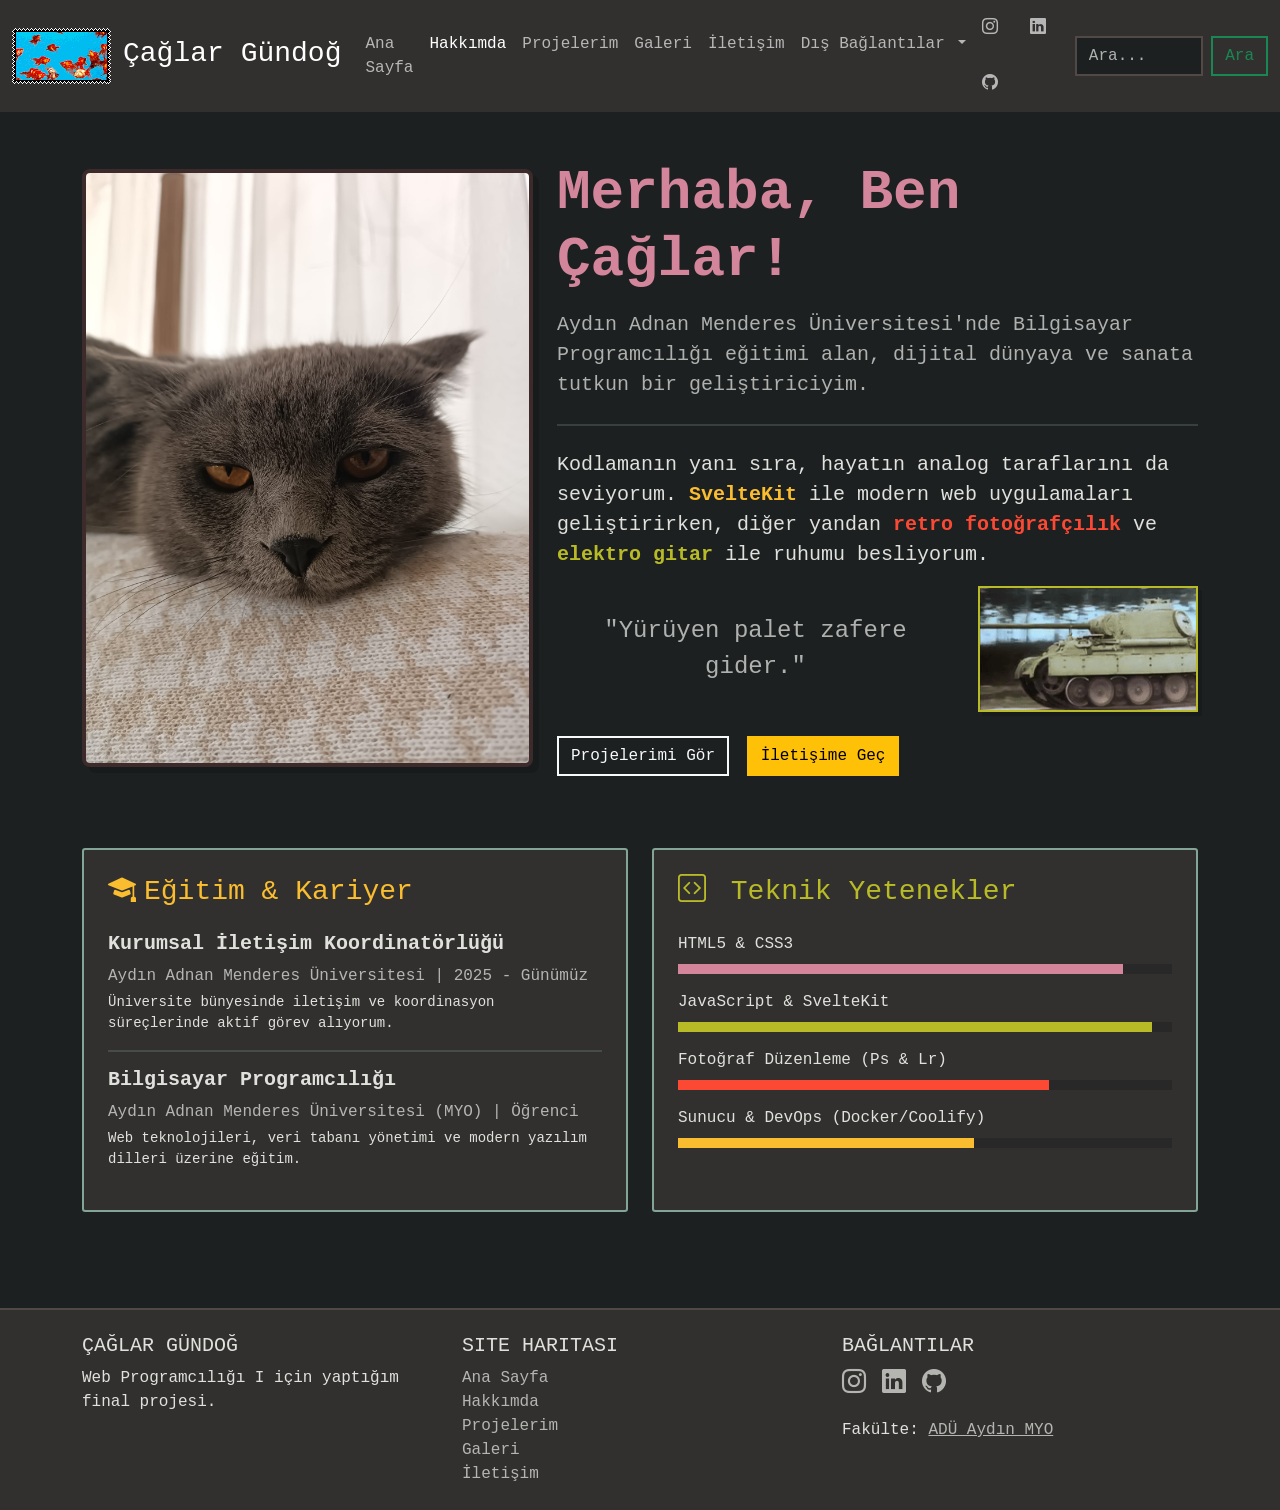
==== about/index.html @ 9288c56e "Add rel="noopener noreferrer" to external links for security improvements" ====
<!DOCTYPE html>
<html lang="en">
    <head>
        <meta charset="UTF-8" />
        <meta name="viewport" content="width=device-width, initial-scale=1.0" />
        <link
            rel="shortcut icon"
            href="../assets/favicon.ico"
            type="image/x-icon"
        />
        <title>Hakkımda | Çağlar Gündoğ | ADÜ</title>
        <meta
            name="description"
            content="Çağlar Gündoğ'un kişisel web sitesi. Hakkımda. Aydın Adnan Menderes Üniversitesi"
        />
        <!-- Google tag (gtag.js) -->
        <script
            async
            src="https://www.googletagmanager.com/gtag/js?id=G-KX4QXCPWEF"
        ></script>
        <script>
            window.dataLayer = window.dataLayer || [];
            function gtag() {
                dataLayer.push(arguments);
            }
            gtag('js', new Date());
            gtag('config', 'G-KX4QXCPWEF');
        </script>
        <link
            href="https://cdn.jsdelivr.net/npm/bootstrap@5.3.8/dist/css/bootstrap.min.css"
            rel="stylesheet"
            integrity="sha384-sRIl4kxILFvY47J16cr9ZwB07vP4J8+LH7qKQnuqkuIAvNWLzeN8tE5YBujZqJLB"
            crossorigin="anonymous"
        />
        <link rel="stylesheet" href="../css/main.css" />
    </head>
    <body data-bs-theme="dark">
        <!-- Navbar Start -->
        <nav class="navbar sticky-top navbar-expand-lg bg-body-tertiary">
            <div class="container-fluid">
                <a class="navbar-brand" href="/">
                    <img
                        src="../assets/animated/sea4.gif"
                        alt="Yüzen balıklar"
                    />
                    <span class="fs-3"> Çağlar Gündoğ </span>
                </a>
                <button
                    class="navbar-toggler"
                    type="button"
                    data-bs-toggle="collapse"
                    data-bs-target="#navbarScroll"
                    aria-controls="navbarScroll"
                    aria-expanded="false"
                    aria-label="Toggle navigation"
                >
                    <span class="navbar-toggler-icon"></span>
                </button>
                <div class="collapse navbar-collapse" id="navbarScroll">
                    <ul
                        class="navbar-nav me-auto my-2 my-lg-0 navbar-nav-scroll"
                        style="--bs-scroll-height: 100px"
                    >
                        <li class="nav-item">
                            <a class="nav-link" href="/"> Ana Sayfa </a>
                        </li>
                        <li class="nav-item">
                            <a class="nav-link active" href="/about">
                                Hakkımda
                            </a>
                        </li>
                        <li class="nav-item">
                            <a class="nav-link" href="/projects">
                                Projelerim
                            </a>
                        </li>
                        <li class="nav-item">
                            <a class="nav-link" href="/gallery"> Galeri </a>
                        </li>
                        <li class="nav-item">
                            <a class="nav-link" href="/contact"> İletişim </a>
                        </li>
                        <li class="nav-item dropdown">
                            <a
                                class="nav-link dropdown-toggle"
                                href="#"
                                role="button"
                                data-bs-toggle="dropdown"
                                aria-expanded="false"
                            >
                                Dış Bağlantılar
                            </a>
                            <ul class="dropdown-menu">
                                <li>
                                    <a
                                        class="dropdown-item"
                                        href="https://www.adu.edu.tr/"
                                        target="_blank"
                                        rel="noopener noreferrer"
                                    >
                                        ADÜ Resmi Websitesi
                                    </a>
                                </li>
                                <li>
                                    <a
                                        class="dropdown-item"
                                        href="https://getbootstrap.com/"
                                        target="_blank"
                                        rel="noopener noreferrer"
                                    >
                                        Bootstrap
                                    </a>
                                </li>
                                <li>
                                    <a
                                        class="dropdown-item"
                                        href="https://github.com/torvalds"
                                        target="_blank"
                                        rel="noopener noreferrer"
                                    >
                                        Torvalds
                                    </a>
                                </li>
                            </ul>
                        </li>
                    </ul>
                    <ul
                        class="navbar-nav flex-row flex-wrap ms-md-auto gap-3 me-3 align-items-center"
                    >
                        <li class="nav-item">
                            <a
                                class="nav-link"
                                href="https://instagram.com"
                                target="_blank"
                                title="Instagram"
                            >
                                <i class="bi bi-instagram"></i>
                            </a>
                        </li>
                        <li class="nav-item">
                            <a
                                class="nav-link"
                                href="https://linkedin.com"
                                target="_blank"
                                title="LinkedIn"
                            >
                                <i class="bi bi-linkedin"></i>
                            </a>
                        </li>
                        <li class="nav-item">
                            <a
                                class="nav-link"
                                href="https://github.com"
                                target="_blank"
                                title="GitHub"
                            >
                                <i class="bi bi-github"></i>
                            </a>
                        </li>
                    </ul>
                    <form class="d-flex" role="search">
                        <input
                            class="form-control me-2"
                            type="search"
                            placeholder="Ara..."
                            aria-label="Search"
                        />
                        <button class="btn btn-outline-success" type="submit">
                            Ara
                        </button>
                    </form>
                </div>
            </div>
        </nav>
        <!-- Navbar End -->

        <main class="container py-5">
            <div class="row align-items-center mb-5 fade-in-left">
                <div class="col-lg-5 text-center mb-4 mb-lg-0">
                    <div class="position-relative d-inline-block">
                        <img
                            src="../assets/dumon1.jpg"
                            alt="Ben"
                            class="img-fluid img-style-cozy shadow-lg"
                            style="max-width: 100%; height: auto"
                        />
                    </div>
                </div>

                <div class="col-lg-7">
                    <h1 class="display-4 fw-bold text-warning mb-3">
                        Merhaba, Ben Çağlar!
                    </h1>
                    <p class="lead text-body-secondary font-retro">
                        Aydın Adnan Menderes Üniversitesi'nde Bilgisayar
                        Programcılığı eğitimi alan, dijital dünyaya ve sanata
                        tutkun bir geliştiriciyim.
                    </p>
                    <hr class="my-4 text-secondary" />
                    <p class="fs-5">
                        Kodlamanın yanı sıra, hayatın analog taraflarını da
                        seviyorum.
                        <span class="text-info fw-bold">SvelteKit</span> ile
                        modern web uygulamaları geliştirirken, diğer yandan
                        <span class="text-danger fw-bold"
                            >retro fotoğrafçılık</span
                        >
                        ve
                        <span class="text-success fw-bold">elektro gitar</span>
                        ile ruhumu besliyorum.
                    </p>

                    <div class="d-flex align-items-center">
                        <p
                            class="mb-0 flex-grow-1 font-retro text-center text-muted fs-4 pe-4"
                        >
                            "Yürüyen palet zafere gider."
                        </p>

                        <div class="flex-shrink-0">
                            <img
                                src="../assets/animated/drive.gif"
                                alt="Pixel Tank"
                                class="img-fluid rounded border border-success shadow"
                                style="width: 220px; height: auto"
                            />
                        </div>
                    </div>

                    <div class="mt-4">
                        <a href="/projects" class="btn btn-outline-light me-2">
                            Projelerimi Gör
                        </a>
                        <a href="/contact" class="btn btn-warning">
                            İletişime Geç
                        </a>
                    </div>
                </div>
            </div>

            <div class="row g-4 mt-2">
                <div class="col-md-6">
                    <div
                        class="p-4 border border-secondary rounded-3 h-100 bg-body-tertiary"
                    >
                        <h3 class="mb-4 text-info">
                            <i class="bi bi-mortarboard-fill me-2"></i>Eğitim &
                            Kariyer
                        </h3>

                        <div class="timeline-item mb-3">
                            <h5 class="fw-bold">
                                Kurumsal İletişim Koordinatörlüğü
                            </h5>
                            <p class="text-muted mb-1">
                                Aydın Adnan Menderes Üniversitesi | 2025 -
                                Günümüz
                            </p>
                            <p class="small">
                                Üniversite bünyesinde iletişim ve koordinasyon
                                süreçlerinde aktif görev alıyorum.
                            </p>
                        </div>

                        <hr class="text-secondary" />

                        <div class="timeline-item">
                            <h5 class="fw-bold">Bilgisayar Programcılığı</h5>
                            <p class="text-muted mb-1">
                                Aydın Adnan Menderes Üniversitesi (MYO) |
                                Öğrenci
                            </p>
                            <p class="small">
                                Web teknolojileri, veri tabanı yönetimi ve
                                modern yazılım dilleri üzerine eğitim.
                            </p>
                        </div>
                    </div>
                </div>

                <div class="col-md-6">
                    <div
                        class="p-4 border border-secondary rounded-3 h-100 bg-body-tertiary"
                    >
                        <h3 class="mb-4 text-success">
                            <i class="bi bi-code-square me-2"></i>
                            Teknik Yetenekler
                        </h3>

                        <label class="form-label"> HTML5 & CSS3 </label>
                        <div
                            class="progress mb-3"
                            role="progressbar"
                            style="height: 10px"
                        >
                            <div
                                class="progress-bar bg-warning"
                                style="width: 90%"
                            ></div>
                        </div>

                        <label class="form-label">
                            JavaScript & SvelteKit
                        </label>
                        <div
                            class="progress mb-3"
                            role="progressbar"
                            style="height: 10px"
                        >
                            <div
                                class="progress-bar bg-success"
                                style="width: 96%"
                            ></div>
                        </div>

                        <label class="form-label">
                            Fotoğraf Düzenleme (Ps & Lr)
                        </label>
                        <div
                            class="progress mb-3"
                            role="progressbar"
                            style="height: 10px"
                        >
                            <div
                                class="progress-bar bg-danger"
                                style="width: 75%"
                            ></div>
                        </div>

                        <label class="form-label">
                            Sunucu & DevOps (Docker/Coolify)
                        </label>
                        <div
                            class="progress mb-3"
                            role="progressbar"
                            style="height: 10px"
                        >
                            <div
                                class="progress-bar bg-info"
                                style="width: 60%"
                            ></div>
                        </div>
                    </div>
                </div>
            </div>
        </main>

        <!-- Footer Start -->
        <footer
            class="bg-body-tertiary text-center text-lg-start mt-5 pt-4 pb-4 border-top"
        >
            <div class="container">
                <div class="row">
                    <div class="col-lg-4 col-md-6 mb-4 mb-md-0">
                        <h5 class="text-uppercase">Çağlar Gündoğ</h5>
                        <p>Web Programcılığı I için yaptığım final projesi.</p>
                    </div>

                    <div class="col-lg-4 col-md-6 mb-4 mb-md-0">
                        <h5 class="text-uppercase">Site Haritası</h5>
                        <ul class="list-unstyled mb-0">
                            <li>
                                <a
                                    href="/"
                                    class="hover-effect text-body-secondary text-decoration-none"
                                >
                                    Ana Sayfa
                                </a>
                            </li>
                            <li>
                                <a
                                    href="/about"
                                    class="hover-effect text-body-secondary text-decoration-none"
                                >
                                    Hakkımda
                                </a>
                            </li>
                            <li>
                                <a
                                    href="/projects"
                                    class="hover-effect text-body-secondary text-decoration-none"
                                >
                                    Projelerim
                                </a>
                            </li>
                            <li>
                                <a
                                    href="/gallery"
                                    class="hover-effect text-body-secondary text-decoration-none"
                                >
                                    Galeri
                                </a>
                            </li>
                            <li>
                                <a
                                    href="/contact"
                                    class="hover-effect text-body-secondary text-decoration-none"
                                >
                                    İletişim
                                </a>
                            </li>
                        </ul>
                    </div>

                    <div class="col-lg-4 col-md-12 mb-4 mb-md-0">
                        <h5 class="text-uppercase">Bağlantılar</h5>
                        <div
                            class="d-flex justify-content-center justify-content-lg-start gap-3"
                        >
                            <a
                                href="https://www.instagram.com"
                                class="social-icon-hover text-body-secondary fs-4"
                                ><i class="bi bi-instagram"></i
                            ></a>
                            <a
                                href="https://www.linkedin.com"
                                class="social-icon-hover text-body-secondary fs-4"
                                ><i class="bi bi-linkedin"></i
                            ></a>
                            <a
                                href="https://github.com"
                                class="social-icon-hover text-body-secondary fs-4"
                                ><i class="bi bi-github"></i
                            ></a>
                        </div>
                        <div class="mt-3">
                            Fakülte:
                            <a
                                class="hover-effect text-body-secondary"
                                href="https://myo.adu.edu.tr/aymes"
                                rel="noopener noreferrer"
                                target="_blank"
                            >
                                ADÜ Aydın MYO
                            </a>
                        </div>
                    </div>
                </div>
            </div>
        </footer>
        <!-- Footer End -->

        <script
            src="https://cdn.jsdelivr.net/npm/bootstrap@5.3.8/dist/js/bootstrap.bundle.min.js"
            integrity="sha384-FKyoEForCGlyvwx9Hj09JcYn3nv7wiPVlz7YYwJrWVcXK/BmnVDxM+D2scQbITxI"
            crossorigin="anonymous"
        ></script>
    </body>
</html>
---- css/main.css ----
@import url('https://cdn.jsdelivr.net/npm/bootstrap-icons@1.13.1/font/bootstrap-icons.min.css');
@import 'colors.css';

.carousel-slide-content {
    min-height: 500px;
    display: flex;
    align-items: center;
    justify-content: center;
    position: relative;
    background-position: center;
    padding: 3rem 0;
    overflow: hidden;
}

.slide-bg-cozy {
    background-image: url('../assets/winter.png');
    background-size: cover;
    color: #f0e6d2;
}

.slide-bg-hobbies {
    background-image: url('../assets/night.jpg');
    color: #f1faee;
}

.slide-bg-night {
    background-image: url('../assets/animated/starsbg.gif');
    background-color: #000;
    color: #fff;
}

.slide-overlay {
    position: absolute;
    top: 0;
    left: 0;
    width: 100%;
    height: 100%;
    background-color: rgba(0, 0, 0, 0.6);
    z-index: 1;
}

.slide-content-wrapper {
    position: relative;
    z-index: 2;
    width: 100%;
}

.carousel-control-prev,
.carousel-control-next {
    z-index: 10; 
}

.font-retro {
    font-family: 'Courier Prime', 'Courier New', monospace;
}

.text-shadow-soft {
    text-shadow: 2px 2px 4px rgba(0, 0, 0, 0.6);
}

.text-shadow-hard {
    text-shadow: 2px 2px 0px #000;
}

.text-shadow-neon {
    text-shadow: 0 0 15px rgba(255, 255, 255, 0.8), 0 0 30px #6f00ff;
}

.carousel-feature-img {
    max-width: 100%;
    width: 450px;
    height: 350px;
    object-fit: cover;
    transition: transform 0.3s ease;
}

.carousel-feature-img:hover {
    transform: scale(1.02);
}

.img-style-cozy {
    border: 4px solid #3d2b2b;
    border-radius: 0.5rem;
}

.img-style-circle {
    border: 5px solid #d62828;
    border-radius: 50%;
    box-shadow: 0 0 30px rgba(214, 40, 40, 0.4);
    width: 300px;
    height: 300px;
}

.img-style-neon {
    border-radius: 0.5rem;
    width: auto;
}

@media (max-width: 768px) {
    .carousel-slide-content {
        min-height: 750px;
        align-items: flex-start;
        padding-top: 4rem;
    }

    .carousel-feature-img {
        width: 280px;
        height: 280px;
        margin-top: 2rem;
        border-radius: 1rem;
    }

    .img-style-circle {
        width: 280px;
        height: 280px;
        border-radius: 50%;
    }
}

.nav-item:hover {
    border-bottom: 1px solid var(--bs-white);
}

.hover-effect {
    transition: all 0.3s ease;
}

.hover-effect:hover {
    color: var(--bs-primary) !important;
    padding-left: 5px;
}

.social-icon-hover {
    transition: transform 0.3s ease, color 0.3s ease;
}

.social-icon-hover:hover {
    color: var(--bs-pink) !important;
    transform: translateY(-5px) rotate(-5deg);
}

@keyframes fadeInLeft {
    from {
        opacity: 0;
        transform: translateX(-30px);
    }
    to {
        opacity: 1;
        transform: translateX(0);
    }
}

.fade-in-left {
    animation: fadeInLeft 1s ease-out forwards;
    opacity: 0;
}

.card-border-info {
    border-top: 4px solid var(--bs-info) !important;
}

.card-border-primary {
    border-top: 4px solid var(--bs-primary) !important;
}

.card-bordeer-danger {
    border-top: 4px solid var(--bs-danger) !important;
}

.card-border-success {
    border-top: 4px solid var(--bs-success) !important;
}

.card-border-purple {
    border-top: 4px solid var(--bs-purple) !important;
}

.card-border-warning {
    border-top: 4px solid var(--bs-warning) !important;
}
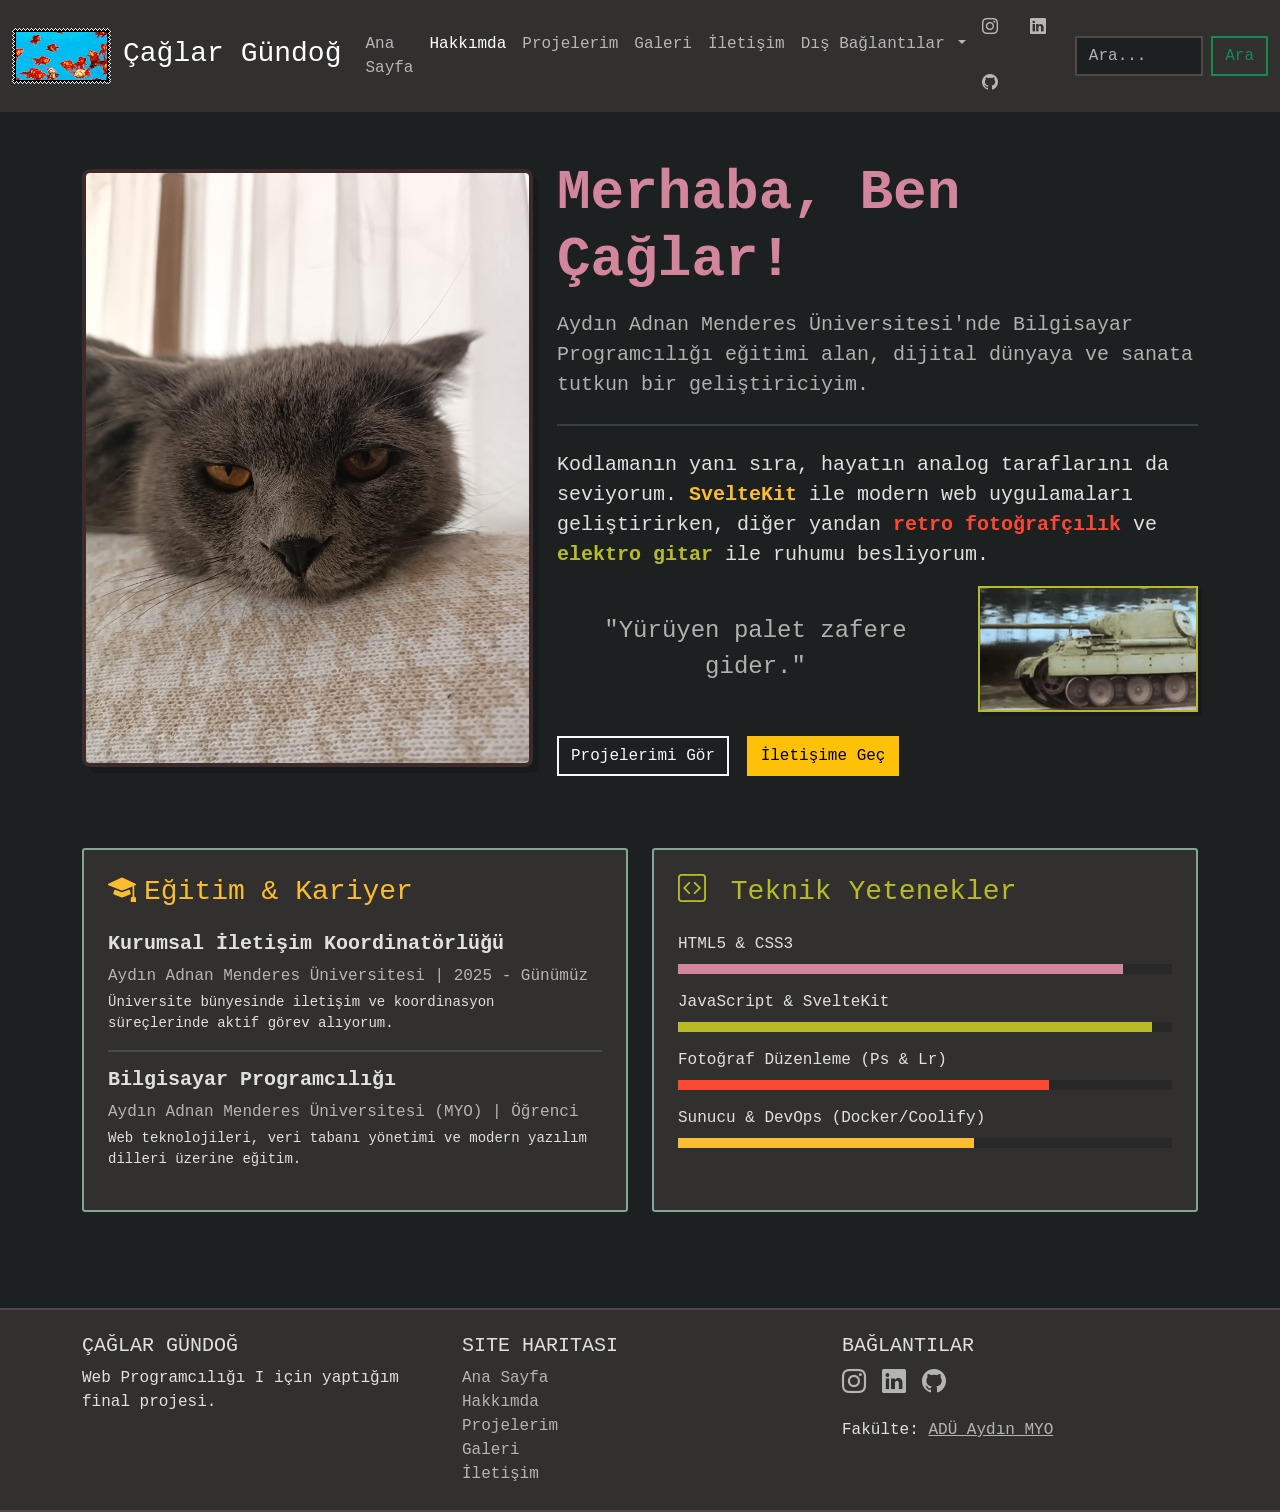
==== commit 5fb66b8e: "added border bottom to footer" ====
--- a/about/index.html
+++ b/about/index.html
@@ -347,7 +347,7 @@
 
         <!-- Footer Start -->
         <footer
-            class="bg-body-tertiary text-center text-lg-start mt-5 pt-4 pb-4 border-top"
+            class="bg-body-tertiary text-center text-lg-start mt-5 pt-4 pb-4 border-top border-bottom"
         >
             <div class="container">
                 <div class="row">
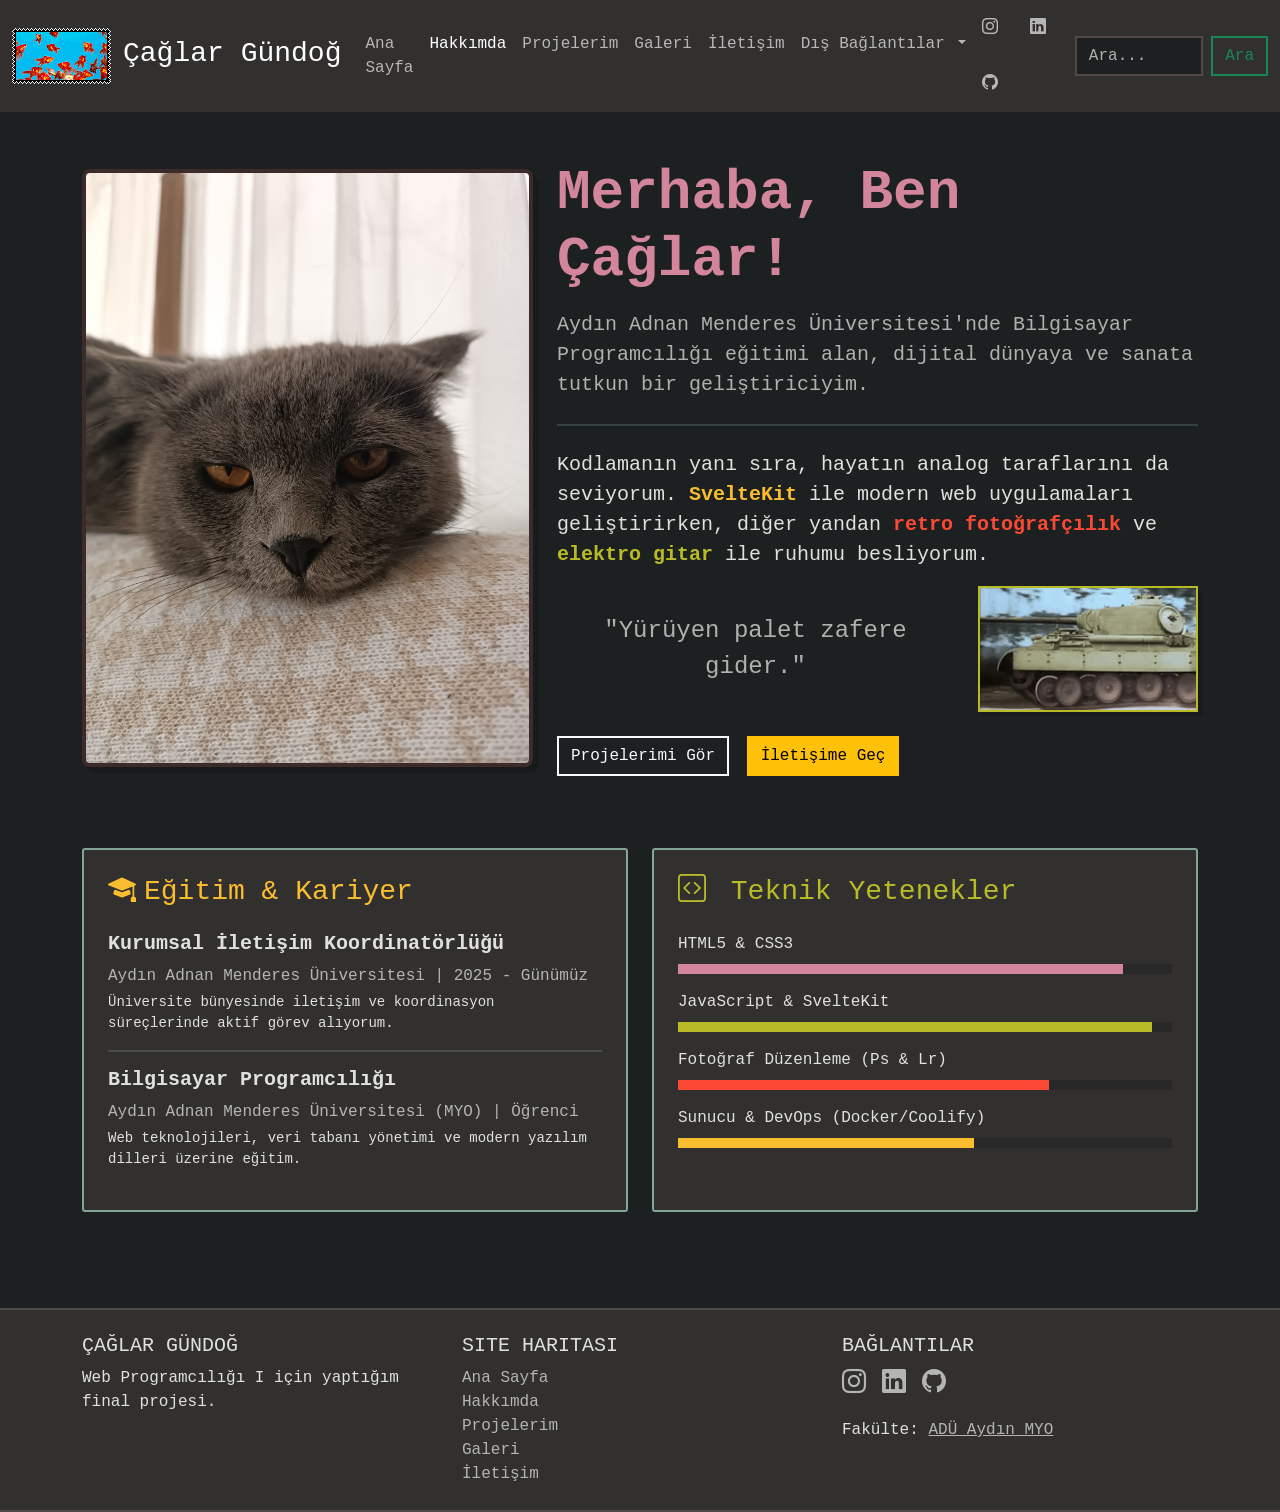
==== commit e8d79f98: "Add target="_blank" to social media links for improved user experience" ====
--- a/about/index.html
+++ b/about/index.html
@@ -410,16 +410,19 @@
                             <a
                                 href="https://www.instagram.com"
                                 class="social-icon-hover text-body-secondary fs-4"
+                                target="_blank"
                                 ><i class="bi bi-instagram"></i
                             ></a>
                             <a
                                 href="https://www.linkedin.com"
                                 class="social-icon-hover text-body-secondary fs-4"
+                                target="_blank"
                                 ><i class="bi bi-linkedin"></i
                             ></a>
                             <a
                                 href="https://github.com"
                                 class="social-icon-hover text-body-secondary fs-4"
+                                target="_blank"
                                 ><i class="bi bi-github"></i
                             ></a>
                         </div>
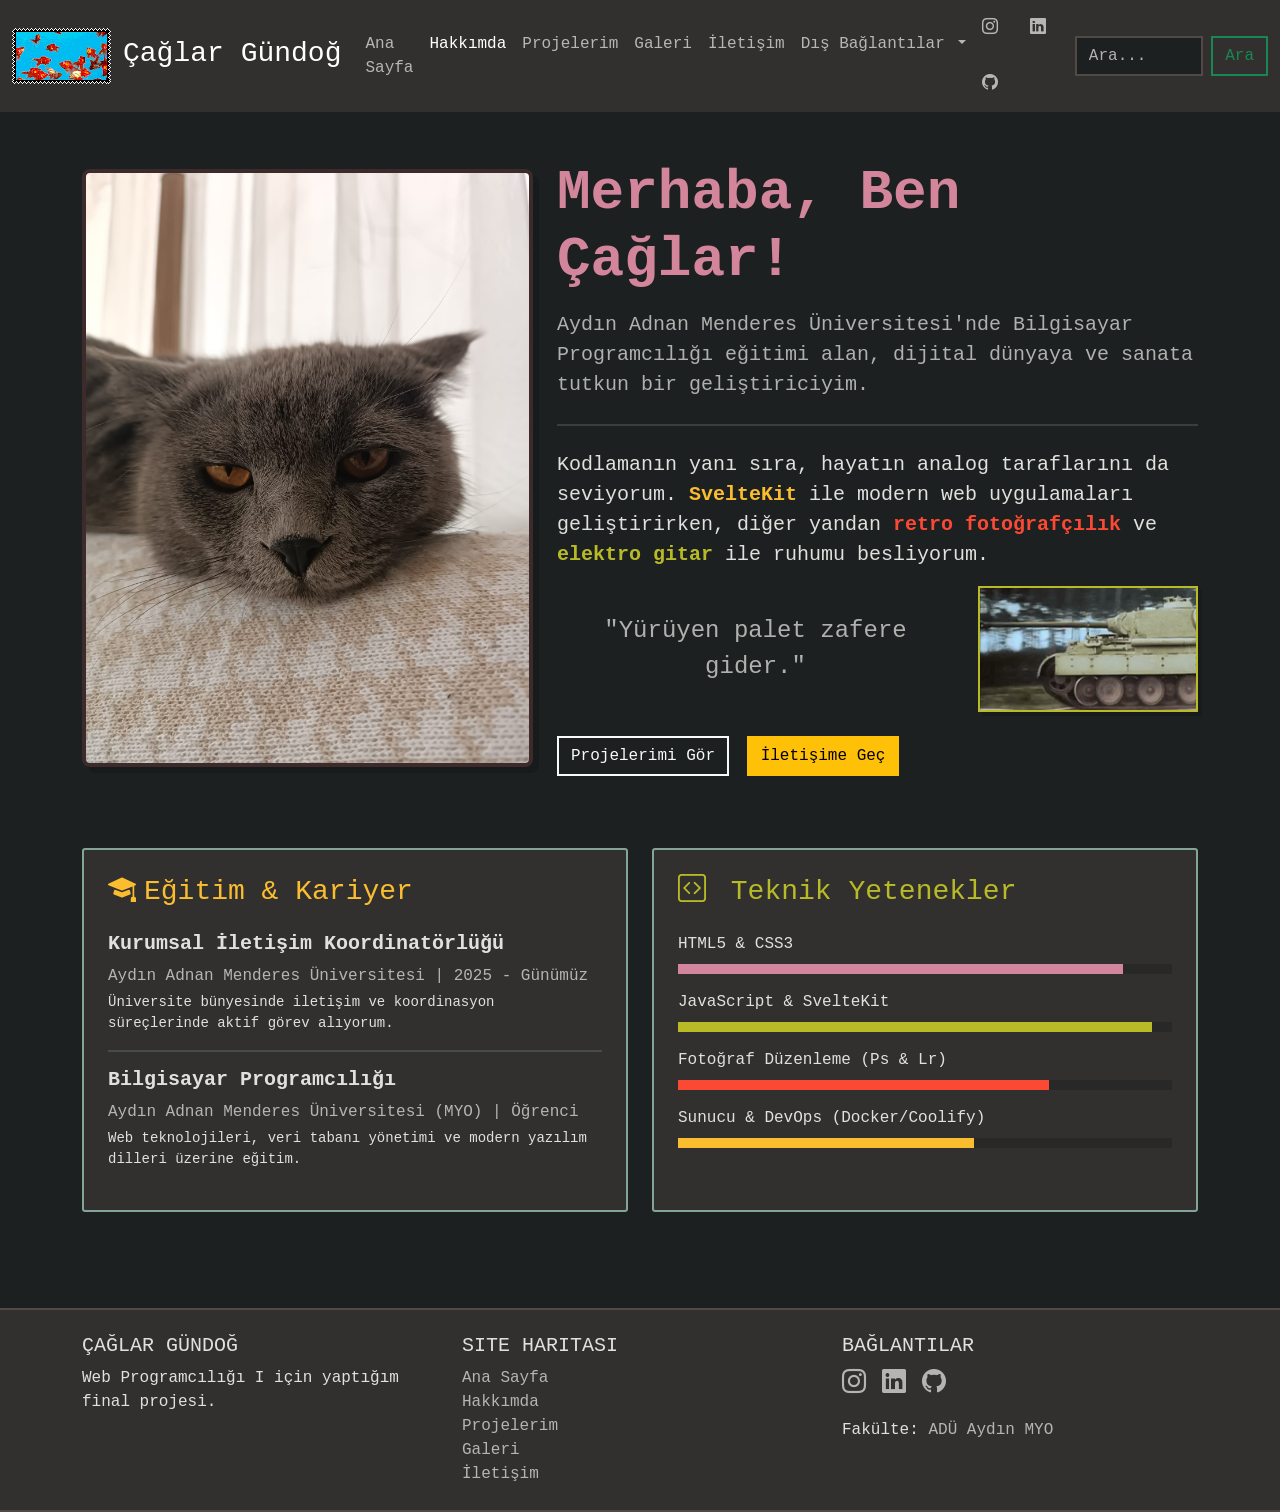
==== commit 5f2525e4: "Add text-decoration-none class to faculty links for consistent styling" ====
--- a/about/index.html
+++ b/about/index.html
@@ -429,7 +429,7 @@
                         <div class="mt-3">
                             Fakülte:
                             <a
-                                class="hover-effect text-body-secondary"
+                                class="hover-effect text-body-secondary text-decoration-none"
                                 href="https://myo.adu.edu.tr/aymes"
                                 rel="noopener noreferrer"
                                 target="_blank"
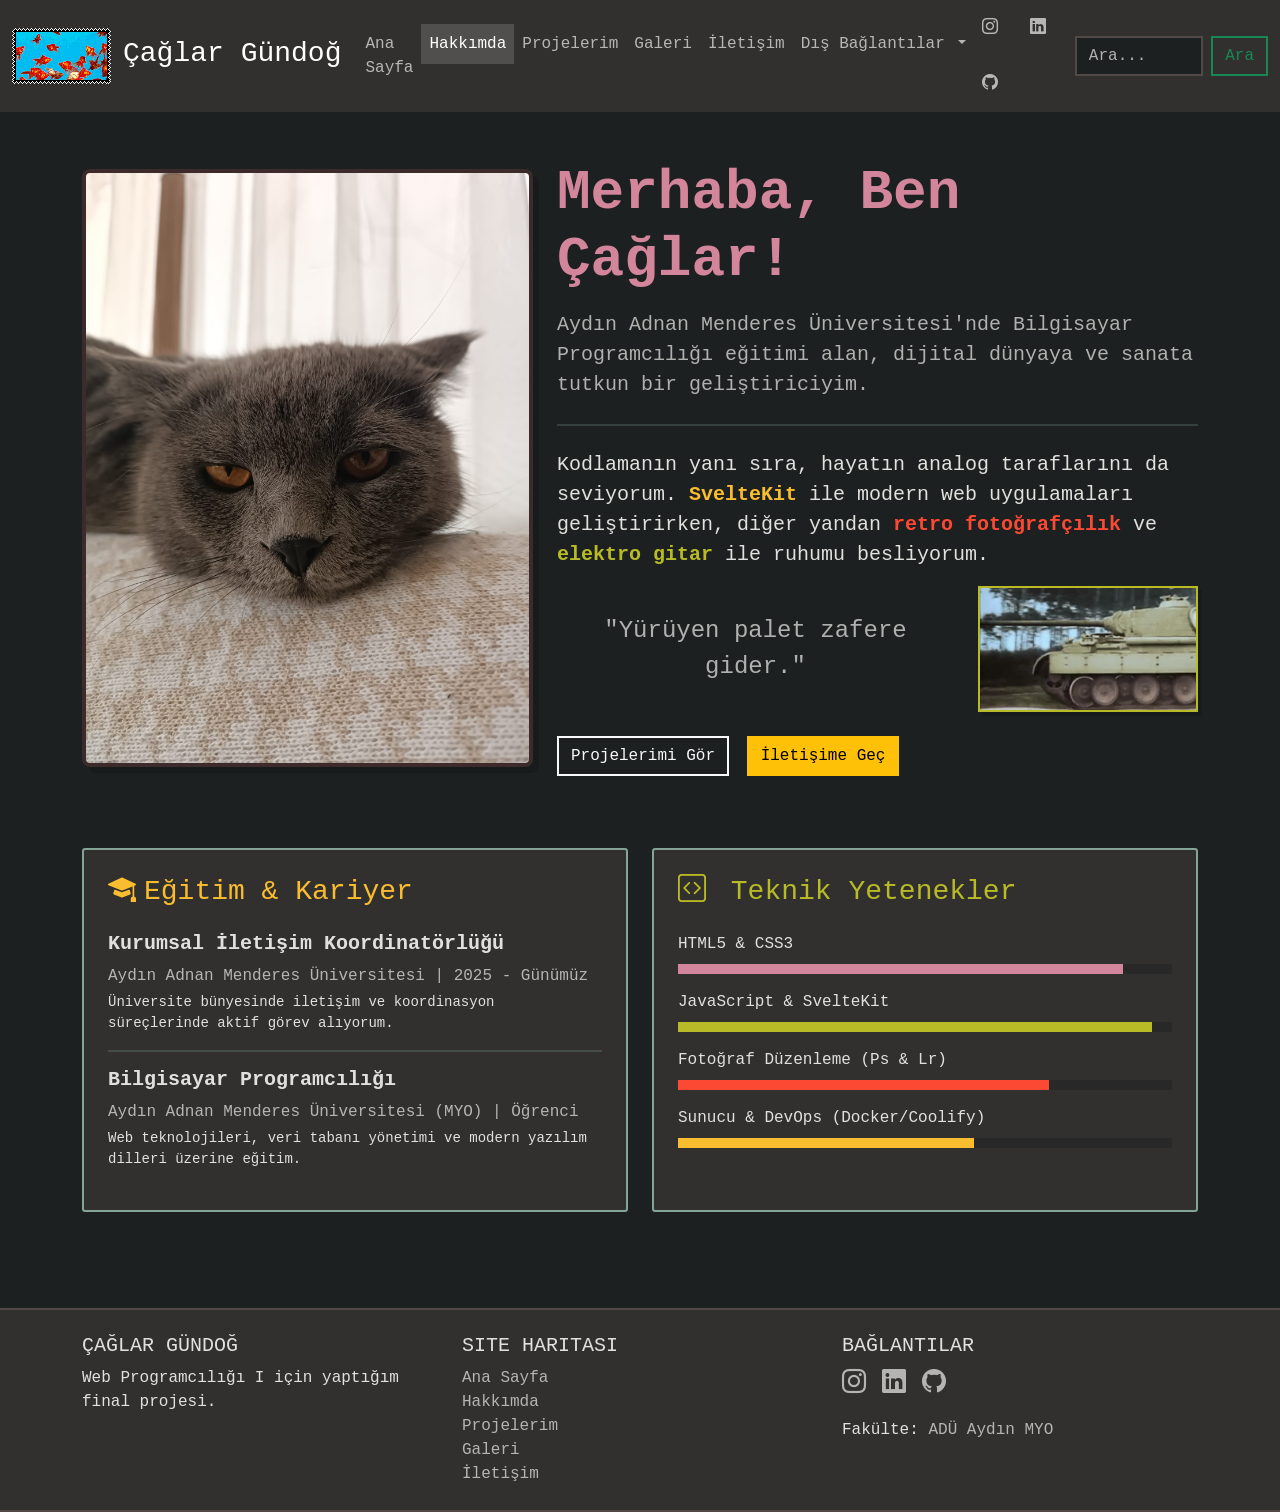
==== commit 3ac746bf: "Add new icon files for home and projects - Introduced a new home icon (home.ico) to enhance the user" ====
--- a/about/index.html
+++ b/about/index.html
@@ -5,7 +5,7 @@
         <meta name="viewport" content="width=device-width, initial-scale=1.0" />
         <link
             rel="shortcut icon"
-            href="../assets/favicon.ico"
+            href="../assets/icons/about.ico"
             type="image/x-icon"
         />
         <title>Hakkımda | Çağlar Gündoğ | ADÜ</title>
--- a/css/main.css
+++ b/css/main.css
@@ -121,6 +121,10 @@
     border-bottom: 1px solid var(--bs-white);
 }
 
+.active {
+    background-color: var(--bs-border-color-translucent);
+}
+
 .hover-effect {
     transition: all 0.3s ease;
 }
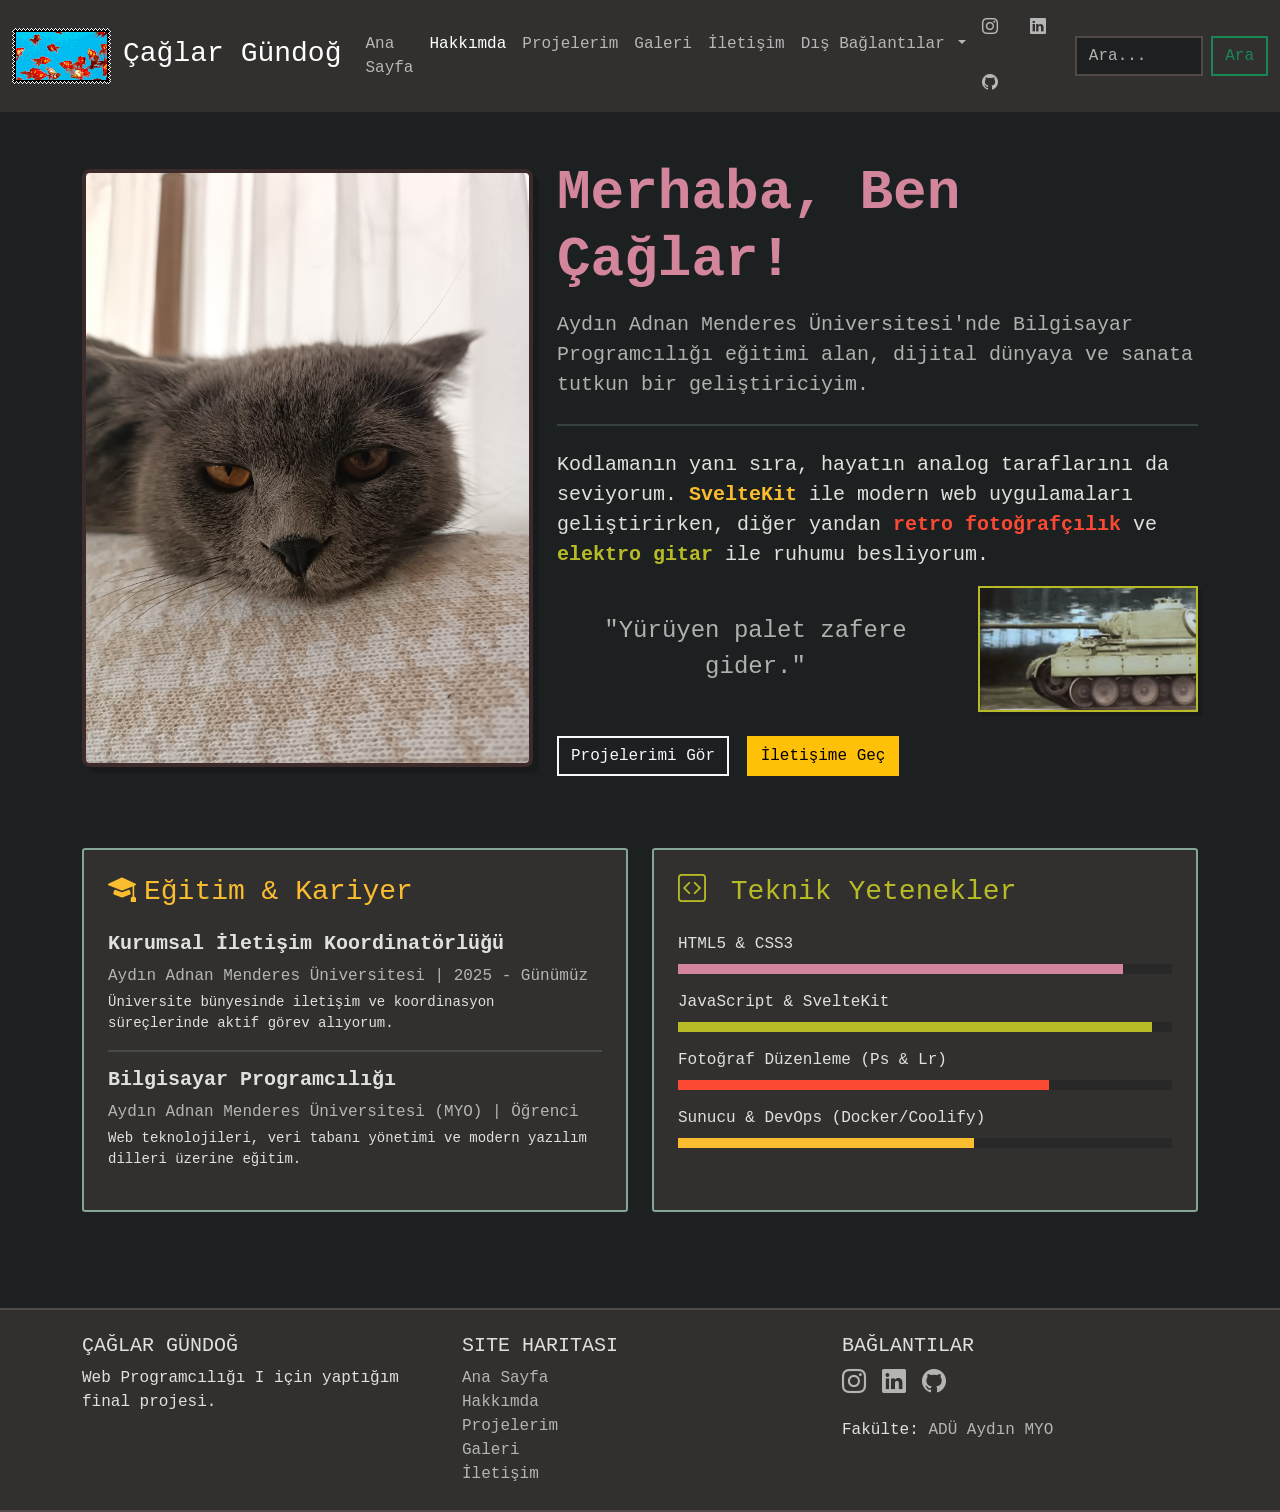
==== commit 693a418f: "Add new gallery page for apple images with responsive layout and modal functionality" ====
--- a/about/index.html
+++ b/about/index.html
@@ -96,7 +96,7 @@
                                         class="dropdown-item"
                                         href="https://www.adu.edu.tr/"
                                         target="_blank"
-                                        rel="noopener noreferrer"
+                                        rel="noopener noreferrer nofollow"
                                     >
                                         ADÜ Resmi Websitesi
                                     </a>
@@ -106,7 +106,7 @@
                                         class="dropdown-item"
                                         href="https://getbootstrap.com/"
                                         target="_blank"
-                                        rel="noopener noreferrer"
+                                        rel="noopener noreferrer nofollow"
                                     >
                                         Bootstrap
                                     </a>
@@ -431,7 +431,7 @@
                             <a
                                 class="hover-effect text-body-secondary text-decoration-none"
                                 href="https://myo.adu.edu.tr/aymes"
-                                rel="noopener noreferrer"
+                                rel="noopener noreferrer nofollow"
                                 target="_blank"
                             >
                                 ADÜ Aydın MYO
--- a/css/main.css
+++ b/css/main.css
@@ -13,7 +13,7 @@
 }
 
 .slide-bg-cozy {
-    background-image: url('../assets/winter.png');
+    background-image: url('../assets/cold_outside.jpg');
     background-size: cover;
     color: #f0e6d2;
 }
@@ -47,7 +47,7 @@
 
 .carousel-control-prev,
 .carousel-control-next {
-    z-index: 10; 
+    z-index: 10;
 }
 
 .font-retro {
@@ -121,10 +121,6 @@
     border-bottom: 1px solid var(--bs-white);
 }
 
-.active {
-    background-color: var(--bs-border-color-translucent);
-}
-
 .hover-effect {
     transition: all 0.3s ease;
 }
@@ -182,3 +178,14 @@
 .card-border-warning {
     border-top: 4px solid var(--bs-warning) !important;
 }
+
+@media (max-width: 400px) {
+    .navbar-brand img {
+        width: 100px;
+        height: auto;
+    }
+
+    .navbar-brand span.fs-3 {
+        font-size: calc(1rem + 0.6vw) !important;
+    }
+}
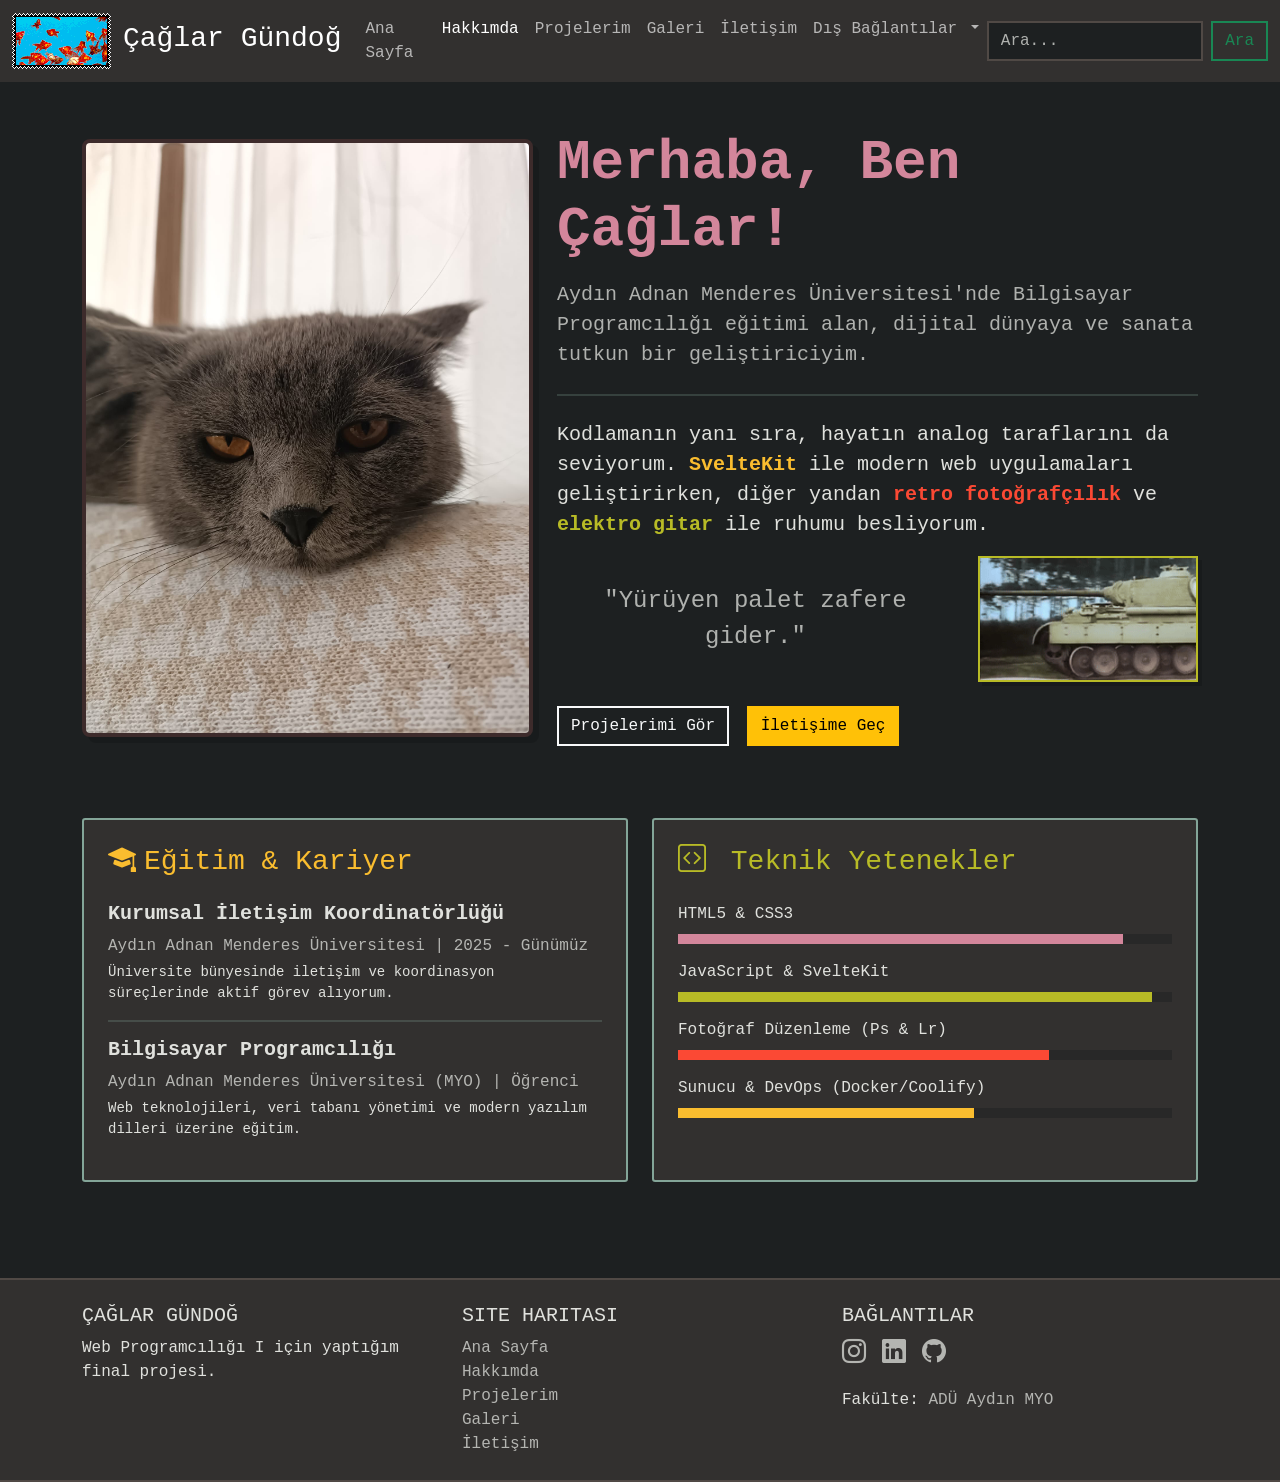
==== commit 46e121d7: "Update navbar to use expanded-xl class and hide social icons on smaller screens" ====
--- a/about/index.html
+++ b/about/index.html
@@ -36,7 +36,7 @@
     </head>
     <body data-bs-theme="dark">
         <!-- Navbar Start -->
-        <nav class="navbar sticky-top navbar-expand-lg bg-body-tertiary">
+        <nav class="navbar sticky-top navbar-expand-xl bg-body-tertiary">
             <div class="container-fluid">
                 <a class="navbar-brand" href="/">
                     <img
@@ -125,7 +125,7 @@
                         </li>
                     </ul>
                     <ul
-                        class="navbar-nav flex-row flex-wrap ms-md-auto gap-3 me-3 align-items-center"
+                        class="hide-social-icons navbar-nav flex-row flex-wrap ms-md-auto gap-3 me-3 align-items-center"
                     >
                         <li class="nav-item">
                             <a
--- a/css/main.css
+++ b/css/main.css
@@ -189,3 +189,9 @@
         font-size: calc(1rem + 0.6vw) !important;
     }
 }
+
+@media (max-width: 1500px) {
+    .hide-social-icons {
+        display: none !important;
+    }
+}
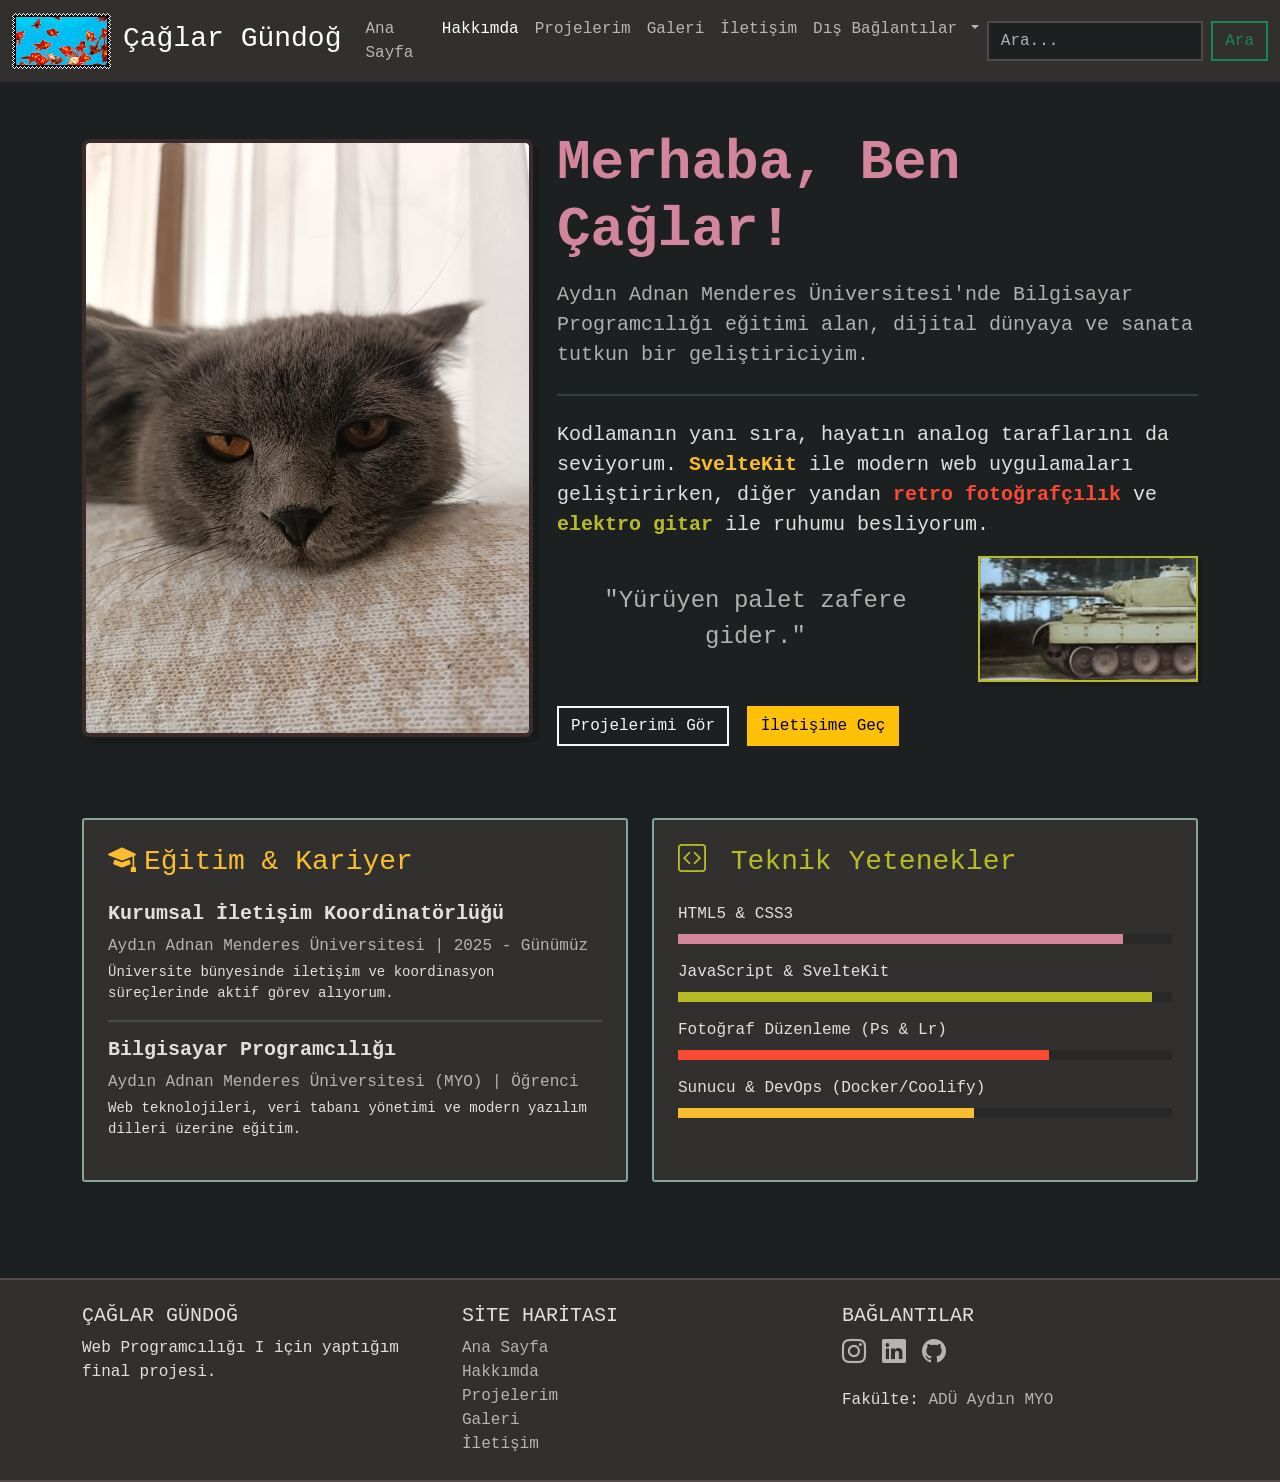
==== commit 51fe4ebe: "Update language attribute to Turkish and adjust modal image styles across multiple HTML files" ====
--- a/about/index.html
+++ b/about/index.html
@@ -1,5 +1,5 @@
 <!DOCTYPE html>
-<html lang="en">
+<html lang="tr">
     <head>
         <meta charset="UTF-8" />
         <meta name="viewport" content="width=device-width, initial-scale=1.0" />
--- a/css/main.css
+++ b/css/main.css
@@ -1,5 +1,13 @@
 @import url('https://cdn.jsdelivr.net/npm/bootstrap-icons@1.13.1/font/bootstrap-icons.min.css');
 @import 'colors.css';
+
+.radio-shine {
+    background: linear-gradient(
+        135deg,
+        rgba(255, 255, 255, 0.1) 0%,
+        rgba(255, 255, 255, 0) 50%
+    );
+}
 
 .carousel-slide-content {
     min-height: 500px;
